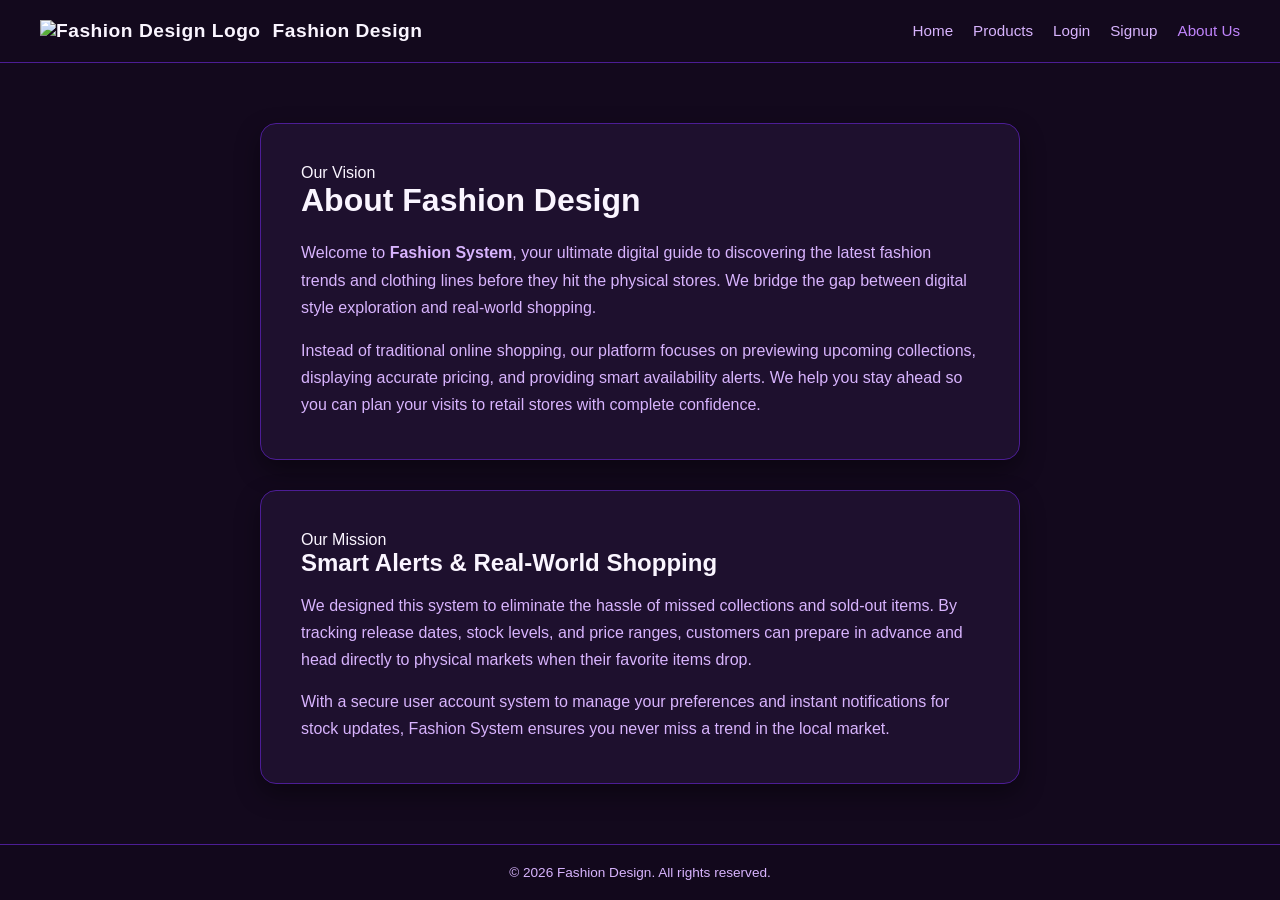
==== AboutUs.html @ aca835a8 "Update AboutUs content and integrate signup navigation" ====
<!DOCTYPE html>
<html lang="en">
<head>
    <meta charset="UTF-8">
    <meta name="viewport" content="width=device-width, initial-scale=1.0">
    <title>About Us - Fashion System</title>
    <link rel="stylesheet" href="style.css">
</head>
<body>
    <!-- Header / Navigation -->
    <header>
        <a class="brand" href="home.html">
            <img src="logo.png" alt="Fashion Design Logo">
            <span>Fashion Design</span>
        </a>
        <nav>
            <ul>
                <li><a href="index.html">Home</a></li>
                <li><a href="products.html">Products</a></li>
                <li><a href="login.html">Login</a></li>
                <li><a href="Signup.html">Signup</a></li>
                <li><a href="AboutUs.html" class="active">About Us</a></li>
            </ul>
        </nav>
    </header>


<!-- Main Content -->
<main class="form-page reveal" style="max-width: 800px; margin: 0 auto; flex-direction: column; align-items: stretch;">
    <div class="glass-card" style="max-width: 100%; padding: 40px; margin-bottom: 30px;">
        <span class="eyebrow">Our Vision</span>
        <h1 style="margin-bottom: 20px;">About Fashion Design</h1>
        <p style="color: var(--text-muted); line-height: 1.7; margin-bottom: 16px;">
            Welcome to <strong>Fashion System</strong>, your ultimate digital guide to discovering the latest fashion trends and clothing lines before they hit the physical stores. We bridge the gap between digital style exploration and real-world shopping.
        </p>
        <p style="color: var(--text-muted); line-height: 1.7;">
            Instead of traditional online shopping, our platform focuses on previewing upcoming collections, displaying accurate pricing, and providing smart availability alerts. We help you stay ahead so you can plan your visits to retail stores with complete confidence.
        </p>
    </div>

    <div class="glass-card" style="max-width: 100%; padding: 40px;">
        <span class="eyebrow">Our Mission</span>
        <h2 style="font-size: 1.5rem; margin-bottom: 15px; color: var(--text-main);">Smart Alerts & Real-World Shopping</h2>
        <p style="color: var(--text-muted); line-height: 1.7; margin-bottom: 15px;">
            We designed this system to eliminate the hassle of missed collections and sold-out items. By tracking release dates, stock levels, and price ranges, customers can prepare in advance and head directly to physical markets when their favorite items drop.
        </p>
        <p style="color: var(--text-muted); line-height: 1.7;">
            With a secure user account system to manage your preferences and instant notifications for stock updates, Fashion System ensures you never miss a trend in the local market.
        </p>
    </div>
</main>

<!-- Footer -->
<footer>
    <p>&copy; 2026 Fashion Design. All rights reserved.</p>
</footer>
---- style.css ----
:root {
--bg-dark: #13091d;
--card-bg: rgba(35, 19, 53, 0.75);
--primary-purple: #9333ea;
--hover-purple: #7e22ce;
--light-purple: #c084fc;
--text-main: #faf5ff;
--text-muted: #d8b4fe;
--border-color: #4c1d95;
}
*{
box-sizing: border-box;
margin: 0;
padding: 0;
font-family: 'Segoe UI', Tahoma, Geneva, Verdana, sans-serif;
}
body {
background-color: var(--bg-dark);
color: var(--text-main);
min-height: 100vh;
display: flex;
flex-direction: column;
justify-content: space-between;
}
header {
display: flex;
justify-content: space-between;
align-items: center;
padding: 20px 40px;
background-color: rgba(19, 9, 29, 0.9);
border-bottom: 1px solid var(--border-color);
}
.brand {
display: flex;
align-items: center;
gap: 12px;
text-decoration: none;
color: var(--text-main);
font-weight: 800;
font-size: 1.2rem;
letter-spacing: 0.5px;
}
nav ul {
display: flex;
list-style: none;
gap: 20px;
}
nav ul li a {
text-decoration: none;
color: var(--text-muted);
transition: color 0.3s ease;
font-size: 0.95rem;
}
nav ul li a:hover,
nav ul li a.active,
nav ul li a.customer-account-link {
color: var(--light-purple);
}
.form-page {
display: flex;
justify-content: center;
align-items: center;
flex: 1;
padding: 40px 20px;
width: 100%;
}
.reveal {
animation: fadeInUp 0.8s ease forwards;
}
@keyframes fadeInUp {
from {
opacity: 0;
transform: translateY(20px);
}
to {
opacity: 1;
transform: translateY(0);
}
}
.glass-card {
background: var(--card-bg);
backdrop-filter: blur(12px);
-webkit-backdrop-filter: blur(12px);
border: 1px solid var(--border-color);
border-radius: 16px;
padding: 40px;
width: 100%;
max-width: 420px;
box-shadow: 0 10px 25px rgba(0, 0, 0, 0.4);
}
.pretty-form {
display: flex;
flex-direction: column;
}
.pretty-form .eyebrow {
font-size: 0.85rem;
color: var(--light-purple);
text-transform: uppercase;
letter-spacing: 1px;
margin-bottom: 8px;
font-weight: 600;
}
.pretty-form h1 {
font-size: 1.8rem;
margin-bottom: 24px;
color: var(--text-main);
}
.pretty-form label {
display: block;
font-size: 0.9rem;
color: var(--text-muted);
margin-bottom: 8px;
}
.pretty-form input {
width: 100%;
padding: 12px 16px;
background-color: rgba(19, 9, 29, 0.6);
border: 1px solid var(--border-color);
border-radius: 8px;
color: var(--text-main);
font-size: 1rem;
margin-bottom: 20px;
outline: none;
transition: border-color 0.3s ease;
}
.pretty-form input:focus {
border-color: var(--light-purple);
}
.full-btn {
width: 100%;
padding: 12px;
border-radius: 8px;
font-size: 1rem;
font-weight: 600;
cursor: pointer;
border: none;
transition: background 0.3s ease, transform 0.1s ease, color 0.3s ease;
margin-bottom: 12px;
}
.primary-btn {
background-color: var(--primary-purple);
color: white;
}
.primary-btn:hover {
background-color: var(--hover-purple);
transform: translateY(-2px);
}
.secondary-btn {
background-color: transparent;
color: var(--text-muted);
border: 1px solid var(--border-color);
}
.secondary-btn:hover {
background-color: rgba(192, 132, 252, 0.1);
color: var(--text-main);
transform: translateY(-2px);
}
.status-message {
margin-top: 10px;
text-align: center;
font-size: 0.9rem;
}
footer {
text-align: center;
padding: 20px;
color: var(--text-muted);
font-size: 0.85rem;
border-top: 1px solid var(--border-color);
background-color: rgba(19, 9, 29, 0.5);
}
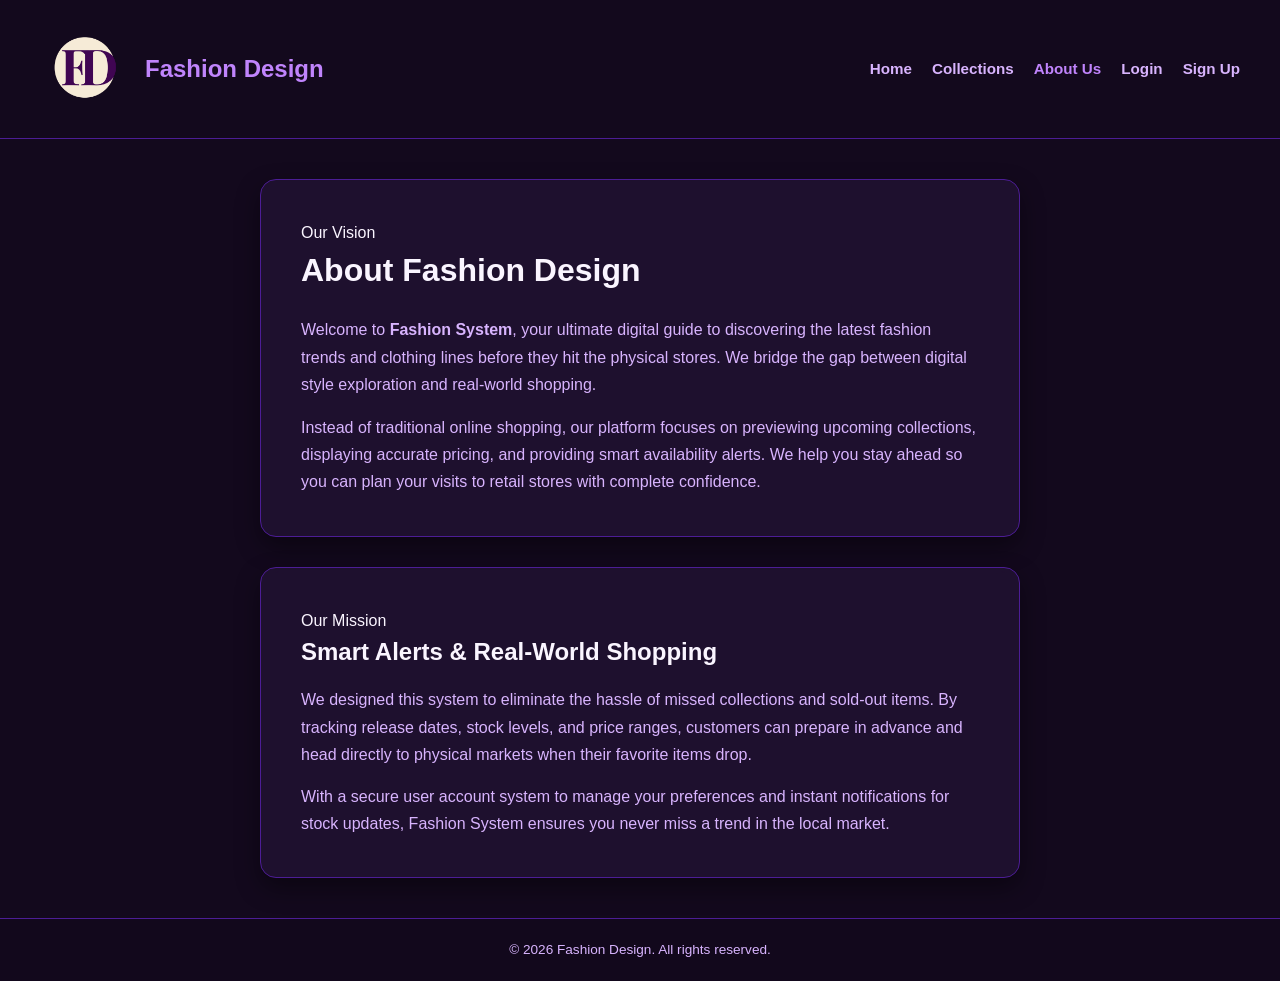
==== commit 801ff683: "Merge CSS styles, complete collection page, and add wishlist functionality" ====
--- a/AboutUs.html
+++ b/AboutUs.html
@@ -1,10 +1,3 @@
-
-
-
-
-
-
-
 
 
 <!DOCTYPE html>
@@ -13,24 +6,27 @@
     <meta charset="UTF-8">
     <meta name="viewport" content="width=device-width, initial-scale=1.0">
     <title>About Us - Fashion System</title>
-    <link rel="stylesheet" href="style.css">
+    <link rel="stylesheet" href="css/style.css">
 </head>
 <body>
     <!-- Header / Navigation -->
     <header>
-        <a class="brand" href="home.html">
-            <img src="logo.png" alt="Fashion Design Logo">
-            <span>Fashion Design</span>
-        </a>
+        <div class="logo-container">
+            <a href="index.html">
+                <img src="FD-Logo.png" alt="FD Logo" class="logo">
+            </a>
+            <span class="brand-name">Fashion Design</span>
+        </div>
         <nav>
-            <ul>
-                <li><a href="index.html">Home</a></li>
-                <li><a href="products.html">Products</a></li>
-                <li><a href="login.html">Login</a></li>
-                <li><a href="Signup.html">Signup</a></li>
-                <li><a href="AboutUs.html" class="active">About Us</a></li>
-            </ul>
-        </nav>
+    <ul class="nav-links">
+        <li><a href="index.html">Home</a></li>
+        <li><a href="collection.html">Collections</a></li>
+        
+        <li><a href="AboutUs.html" class="active">About Us</a></li>
+        <li><a href="login.html">Login</a></li>
+        <li><a href="Signup.html">Sign Up</a></li>
+    </ul>
+</nav>
     </header>
 
 
--- a/css/style.css
+++ b/css/style.css
@@ -0,0 +1,522 @@
+/* =========================================================
+   1. ROOT VARIABLES (Merged Theme Palette)
+   ========================================================= */
+:root {
+    /* Partner's Main Theme Colors */
+    --bg-dark: #13091d;
+    --card-bg: rgba(35, 19, 53, 0.75);
+    --primary-purple: #9333ea;
+    --hover-purple: #7e22ce;
+    --light-purple: #c084fc;
+    --text-main: #faf5ff;
+    --text-muted: #d8b4fe;
+    --border-color: #4c1d95;
+    
+    /* Jood's Specific Colors for Home Page Sections */
+    --bg-darker-jood: #150d1e;    
+    --bg-purple-jood: #2a1645;    
+    --accent-purple-jood: #9b4dff; 
+}
+
+/* =========================================================
+   2. GLOBAL RESET & BODY CONFIGURATION
+   ========================================================= */
+* {
+    box-sizing: border-box;
+    margin: 0;
+    padding: 0;
+    font-family: 'Segoe UI', Tahoma, Geneva, Verdana, sans-serif;
+}
+
+/* Flexbox is used to keep the footer at the bottom of the page */
+body {
+    background-color: var(--bg-dark);
+    color: var(--text-main);
+    min-height: 100vh;
+    display: flex;
+    flex-direction: column;
+    justify-content: space-between;
+    line-height: 1.6;
+}
+
+main {
+    flex: 1; /* Ensures main content takes up available vertical space */
+}
+
+/* =========================================================
+   3. UNIFIED HEADER & NAVIGATION STYLES
+   ========================================================= */
+.announcement-bar {
+    background-color: var(--bg-purple-jood);
+    text-align: center;
+    padding: 10px;
+    font-size: 0.9rem;
+    font-weight: bold;
+    border-bottom: 1px solid var(--accent-purple-jood);
+}
+
+/* Add spacing for page titles in internal pages */
+.products-page {
+    padding: 40px 50px;
+}
+
+.products-page .page-title {
+    margin-bottom: 30px;
+    font-size: 2.2rem;
+    color: var(--light-purple);
+}
+
+header {
+    display: flex;
+    justify-content: space-between;
+    align-items: center;
+    padding: 20px 40px;
+    background-color: rgba(19, 9, 29, 0.9);
+    border-bottom: 1px solid var(--border-color);
+}
+
+.logo-container {
+    display: flex;
+    align-items: center;
+    gap: 15px;
+}
+
+.logo {
+    height: 90px;
+    width: 90px;
+    object-fit: contain;
+    border-radius: 50%;
+}
+
+
+.brand-name {
+    font-size: 1.5rem;
+    font-weight: bold;
+    color: var(--light-purple);
+}
+
+/* Unified navigation styles supporting both HTML structures */
+nav ul, nav .nav-links {
+    display: flex;
+    list-style: none;
+    gap: 20px;
+}
+
+nav ul li a, nav .nav-links li a {
+    text-decoration: none;
+    color: var(--text-muted);
+    transition: color 0.3s ease;
+    font-size: 0.95rem;
+    font-weight: bold;
+}
+
+nav ul li a:hover,
+nav ul li a.active,
+nav ul li a.customer-account-link,
+nav .nav-links li a:hover,
+nav .nav-links li a.active {
+    color: var(--light-purple);
+}
+
+/* =========================================================
+   4. UNIFIED FOOTER STYLES
+   ========================================================= */
+footer {
+    text-align: center;
+    padding: 20px;
+    color: var(--text-muted);
+    font-size: 0.85rem;
+    border-top: 1px solid var(--border-color);
+    background-color: rgba(19, 9, 29, 0.5);
+    margin-top: auto;
+}
+
+/* =========================================================
+   5. HOME PAGE SECTIONS (Coded by Jood)
+   ========================================================= */
+
+/* Button Styles */
+.btn, .btn-white {
+    display: inline-block;
+    padding: 12px 25px;
+    text-decoration: none;
+    border-radius: 5px;
+    font-weight: bold;
+    transition: opacity 0.3s ease;
+    border: none;
+    cursor: pointer;
+}
+
+.btn {
+    background-color: var(--accent-purple-jood);
+    color: #fff;
+}
+
+.btn-white {
+    background-color: #fff;
+    color: var(--accent-purple-jood);
+}
+
+.btn:hover, .btn-white:hover {
+    opacity: 0.8;
+}
+
+/* Hero Section Styles */
+.hero {
+    text-align: center;
+    padding: 80px 20px;
+    background-color: transparent;
+}
+
+.hero h1 {
+    font-size: 3rem;
+    color: var(--light-purple);
+    margin-bottom: 20px;
+}
+
+.hero p {
+    font-size: 1.2rem;
+    color: var(--text-muted);
+    max-width: 600px;
+    margin: 0 auto 30px auto;
+}
+
+/* Vision Section Styles */
+.vision {
+    background-color: var(--bg-darker-jood);
+    text-align: center;
+    padding: 60px 20px;
+}
+
+.vision h2 {
+    color: var(--light-purple);
+    margin-bottom: 15px;
+    font-size: 2rem;
+}
+
+.vision p {
+    max-width: 700px;
+    margin: 0 auto;
+    color: var(--text-muted);
+}
+
+/* Image Button for About Us (Vision Section) */
+.about-img-link {
+    display: inline-block;
+    margin-top: 25px;
+    transition: transform 0.3s ease, opacity 0.3s ease;
+}
+
+/* Hover effect to make it feel interactive */
+.about-img-link:hover {
+    transform: translateY(-3px);
+    opacity: 0.9;
+}
+
+/* Restricting the image size and adding subtle details */
+.about-btn-img {
+    max-width: 220px; 
+    height: auto;
+    border-radius: 8px;
+    box-shadow: 0 4px 10px rgba(0, 0, 0, 0.2);
+}
+
+/* Newsletter Section Styles */
+.newsletter {
+    background-color: var(--primary-purple);
+    text-align: center;
+    padding: 60px 20px;
+    color: #fff;
+}
+
+.newsletter h2 {
+    font-size: 2rem;
+    margin-bottom: 15px;
+}
+
+.newsletter p {
+    max-width: 600px;
+    margin: 0 auto 25px auto;
+}
+
+/* Featured Highlights & Product Grid (Jood's Custom Cards) */
+.featured-highlights {
+    padding: 60px 50px;
+    background-color: transparent;
+    text-align: center;
+}
+
+.featured-highlights h2 {
+    color: var(--light-purple);
+    font-size: 2.2rem;
+    margin-bottom: 40px;
+}
+
+.product-grid {
+    display: flex;
+    justify-content: center;
+    gap: 30px;
+    flex-wrap: wrap;
+}
+
+/* Unique class name to prevent conflicts with Safia's code */
+.jood-product-card {
+    background-color: var(--card-bg);
+    border-radius: 10px;
+    padding: 15px;
+    width: 280px;
+    box-shadow: 0 4px 10px rgba(0,0,0,0.3);
+    border: 1px solid var(--border-color);
+}
+
+/* Hover Effect Implementation for Product Images */
+.image-container {
+    position: relative;
+    width: 100%;
+    height: 300px;
+    background-color: #4a2a75;
+    border-radius: 8px;
+    overflow: hidden;
+    margin-bottom: 15px;
+    cursor: pointer;
+}
+
+.badge {
+    position: absolute;
+    top: 10px;
+    right: 10px;
+    background-color: var(--primary-purple);
+    color: #fff;
+    padding: 4px 8px;
+    font-size: 0.8rem;
+    border-radius: 4px;
+    font-weight: bold;
+    z-index: 2;
+}
+
+.image-container img {
+    width: 100%;
+    height: 100%;
+    object-fit: cover;
+    position: absolute;
+    top: 0;
+    left: 0;
+    transition: opacity 0.4s ease-in-out;
+}
+
+/* Hide secondary image by default */
+.image-container .secondary-img {
+    opacity: 0;
+}
+
+/* Show secondary image and hide primary on hover */
+.image-container:hover .secondary-img {
+    opacity: 1;
+}
+
+.image-container:hover .primary-img {
+    opacity: 0;
+}
+
+.product-info h3 {
+    font-size: 1.1rem;
+    margin-bottom: 5px;
+    color: var(--text-main);
+}
+
+.product-info .price {
+    color: var(--light-purple);
+    font-weight: bold;
+}
+
+/* =========================================================
+   Wishlist Button Styling
+   ========================================================= */
+.wishlist-btn {
+    margin-top: 12px;
+    padding: 8px 15px;
+    background-color: transparent;
+    color: var(--text-main);
+    border: 1px solid var(--light-purple);
+    border-radius: 5px;
+    cursor: pointer;
+    font-size: 0.9rem;
+    font-weight: bold;
+    width: 100%; /* Ensures the button takes the full width of the card */
+    transition: all 0.3s ease;
+}
+
+/* Hover effect for better user experience */
+.wishlist-btn:hover {
+    background-color: rgba(192, 132, 252, 0.15);
+    transform: translateY(-2px);
+}
+
+.explore-more {
+    margin-top: 40px;
+}
+
+/* Schedule Table Styles */
+.schedule-section {
+    background-color: var(--bg-darker-jood);
+    padding: 60px 20px;
+    text-align: center;
+}
+
+.schedule-section h2 {
+    color: var(--light-purple);
+    margin-bottom: 30px;
+    font-size: 1.8rem;
+}
+
+.schedule-table {
+    margin: 0 auto;
+    border-collapse: collapse;
+    width: 100%;
+    max-width: 600px;
+    background-color: var(--bg-dark);
+}
+
+.schedule-table th, 
+.schedule-table td {
+    padding: 15px;
+    border: 1px solid var(--border-color);
+}
+
+.schedule-table th {
+    background-color: var(--primary-purple);
+    color: #fff;
+}
+
+.schedule-table td {
+    color: var(--text-muted);
+}
+
+/* =========================================================
+   6. LOGIN & SIGN UP PAGES (Coded by Safia)
+   ========================================================= */
+
+/* Center the form in the middle of the available space */
+.form-page {
+    display: flex;
+    justify-content: center;
+    align-items: center;
+    flex: 1;
+    padding: 40px 20px;
+    width: 100%;
+}
+
+/* Fade-in animation for the form */
+.reveal {
+    animation: fadeInUp 0.8s ease forwards;
+}
+
+@keyframes fadeInUp {
+    from {
+        opacity: 0;
+        transform: translateY(20px);
+    }
+    to {
+        opacity: 1;
+        transform: translateY(0);
+    }
+}
+
+/* Glassmorphism effect for the form container */
+.glass-card {
+    background: var(--card-bg);
+    backdrop-filter: blur(12px);
+    -webkit-backdrop-filter: blur(12px);
+    border: 1px solid var(--border-color);
+    border-radius: 16px;
+    padding: 40px;
+    width: 100%;
+    max-width: 420px;
+    box-shadow: 0 10px 25px rgba(0, 0, 0, 0.4);
+}
+
+.pretty-form {
+    display: flex;
+    flex-direction: column;
+}
+
+.pretty-form .eyebrow {
+    font-size: 0.85rem;
+    color: var(--light-purple);
+    text-transform: uppercase;
+    letter-spacing: 1px;
+    margin-bottom: 8px;
+    font-weight: 600;
+}
+
+.pretty-form h1 {
+    font-size: 1.8rem;
+    margin-bottom: 24px;
+    color: var(--text-main);
+}
+
+.pretty-form label {
+    display: block;
+    font-size: 0.9rem;
+    color: var(--text-muted);
+    margin-bottom: 8px;
+}
+
+/* Form input fields styling */
+.pretty-form input {
+    width: 100%;
+    padding: 12px 16px;
+    background-color: rgba(19, 9, 29, 0.6);
+    border: 1px solid var(--border-color);
+    border-radius: 8px;
+    color: var(--text-main);
+    font-size: 1rem;
+    margin-bottom: 20px;
+    outline: none;
+    transition: border-color 0.3s ease;
+}
+
+.pretty-form input:focus {
+    border-color: var(--light-purple);
+}
+
+/* Full width button styles for forms */
+.full-btn {
+    width: 100%;
+    padding: 12px;
+    border-radius: 8px;
+    font-size: 1rem;
+    font-weight: 600;
+    cursor: pointer;
+    border: none;
+    transition: background 0.3s ease, transform 0.1s ease, color 0.3s ease;
+    margin-bottom: 12px;
+}
+
+.primary-btn {
+    background-color: var(--primary-purple);
+    color: white;
+}
+
+.primary-btn:hover {
+    background-color: var(--hover-purple);
+    transform: translateY(-2px);
+}
+
+.secondary-btn {
+    background-color: transparent;
+    color: var(--text-muted);
+    border: 1px solid var(--border-color);
+}
+
+.secondary-btn:hover {
+    background-color: rgba(192, 132, 252, 0.1);
+    color: var(--text-main);
+    transform: translateY(-2px);
+}
+
+.status-message {
+    margin-top: 10px;
+    text-align: center;
+    font-size: 0.9rem;
+}
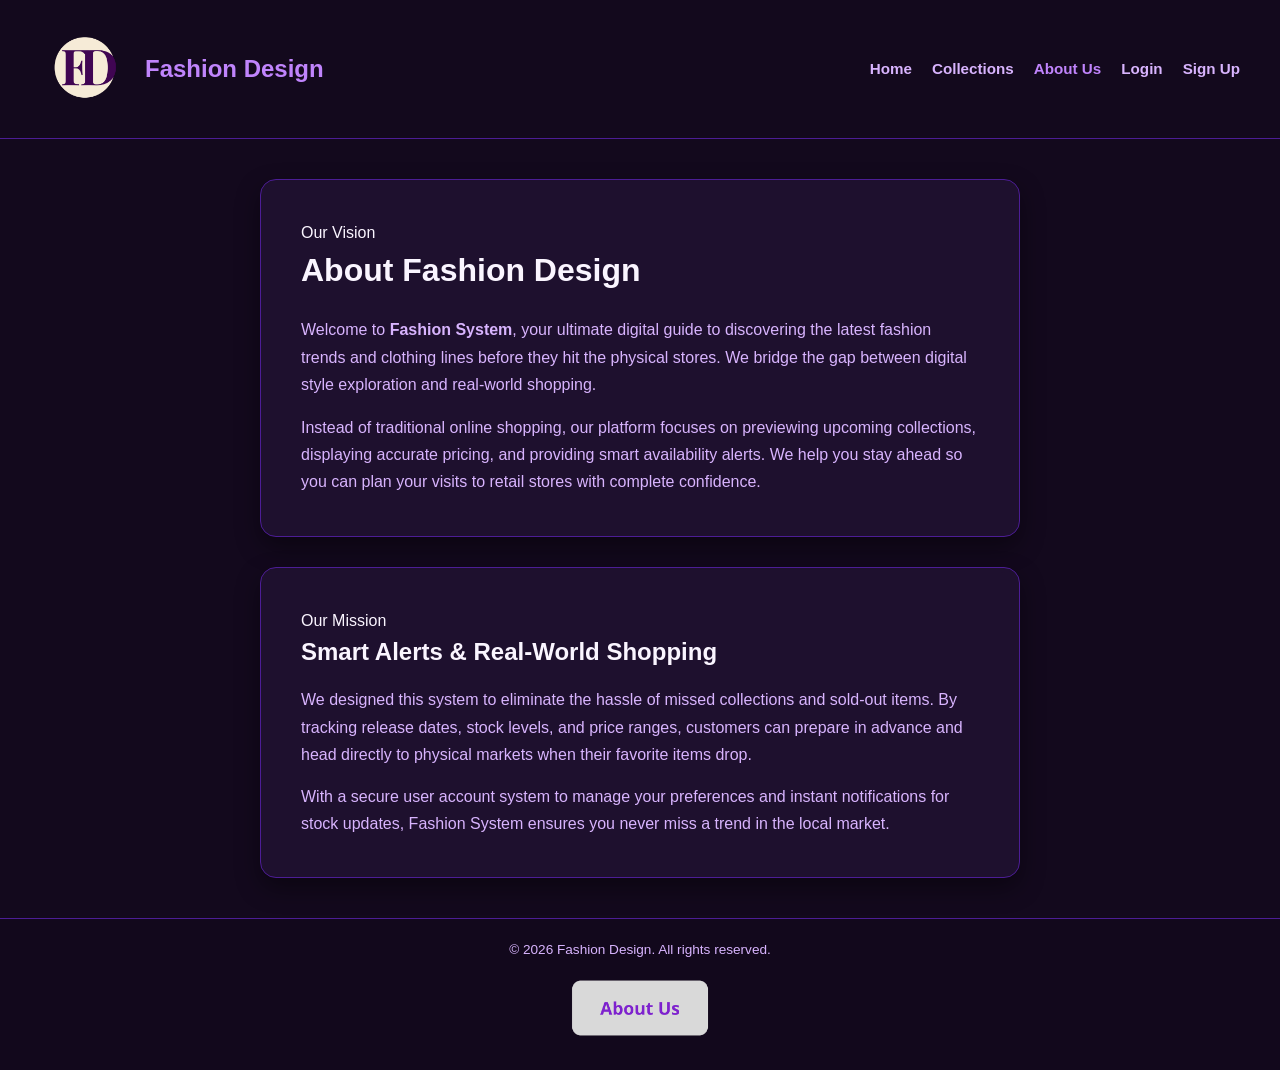
==== commit d3ebf4e7: "Finalize all assignment requirements" ====
--- a/AboutUs.html
+++ b/AboutUs.html
@@ -11,12 +11,12 @@
 <body>
     <!-- Header / Navigation -->
     <header>
-        <div class="logo-container">
+        <article class="logo-container">
             <a href="index.html">
                 <img src="FD-Logo.png" alt="FD Logo" class="logo">
             </a>
             <span class="brand-name">Fashion Design</span>
-        </div>
+        </article>
         <nav>
     <ul class="nav-links">
         <li><a href="index.html">Home</a></li>
@@ -24,7 +24,7 @@
         
         <li><a href="AboutUs.html" class="active">About Us</a></li>
         <li><a href="login.html">Login</a></li>
-        <li><a href="Signup.html">Sign Up</a></li>
+        <li><a href="signup.html">Sign Up</a></li>
     </ul>
 </nav>
     </header>
@@ -56,6 +56,12 @@
 </main>
 
 <!-- Footer -->
-<footer>
-    <p>&copy; 2026 Fashion Design. All rights reserved.</p>
-</footer>+<!-- Footer Section with About Us Image Link -->
+ <footer>
+     <p>&copy; 2026 Fashion Design. All rights reserved.</p>
+     <a href="AboutUs.html" class="about-img-link footer-about-link">
+         <img src="AboutUsPage.png" alt="Go to About Us Page" class="footer-about-img">
+     </a>
+ </footer>
+
+ <script src="js/script.js"></script>
--- a/css/style.css
+++ b/css/style.css
@@ -519,4 +519,27 @@
     margin-top: 10px;
     text-align: center;
     font-size: 0.9rem;
+}
+
+/* Header layering and form link visibility */
+header {
+    position: relative;
+    z-index: 10;
+}
+
+.switch-form-text a {
+    color: var(--light-purple);
+    font-weight: bold;
+    text-decoration: underline;
+}
+
+/* Compact styling for the About Us image button inside the footer */
+.footer-about-link {
+    margin-top: 12px;
+}
+
+.footer-about-img {
+    max-width: 140px;
+    height: auto;
+    border-radius: 6px;
 }
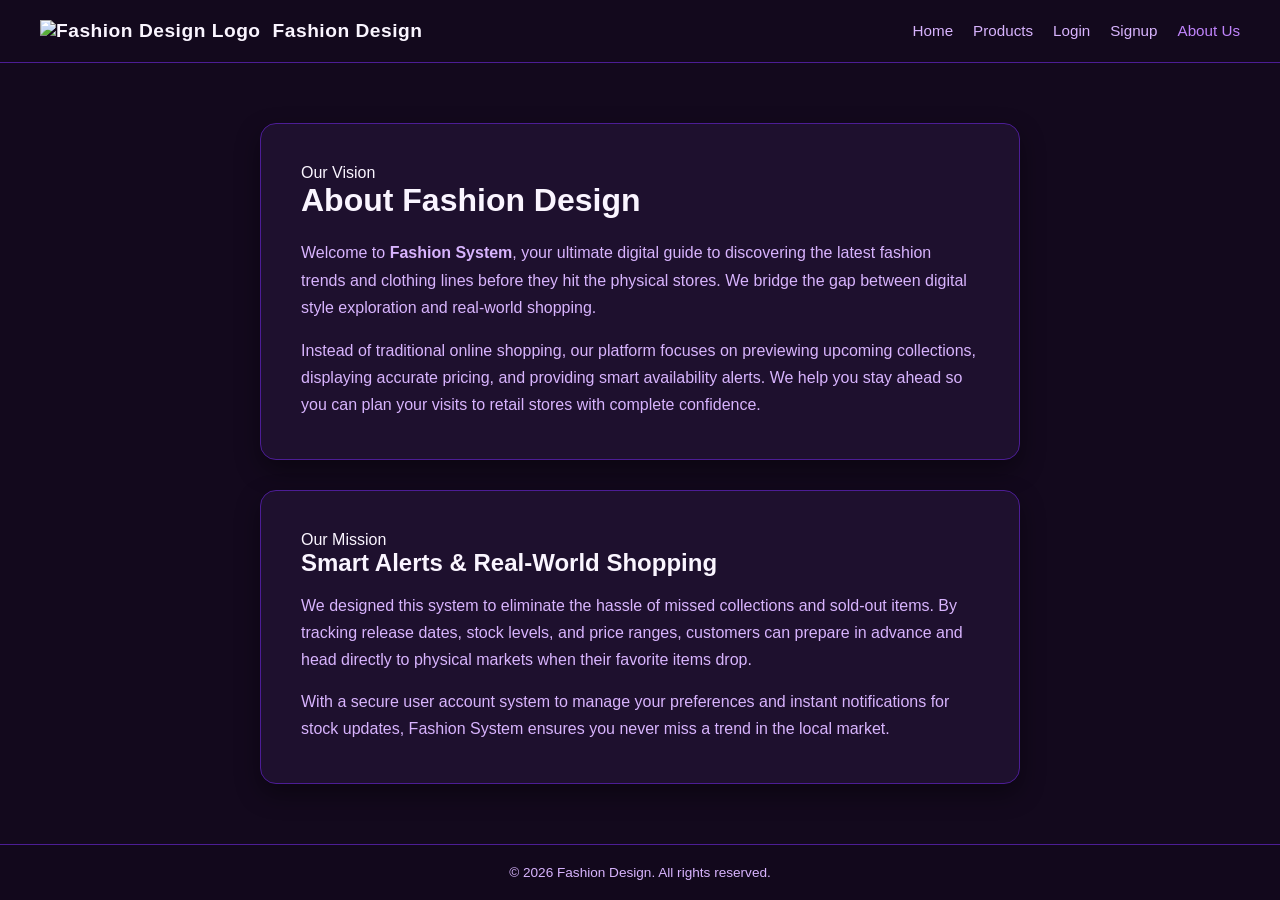
==== commit c12f4f3a: "Add files via upload" ====
--- a/AboutUs.html
+++ b/AboutUs.html
@@ -1,67 +1,65 @@
-
-
-<!DOCTYPE html>
-<html lang="en">
-<head>
-    <meta charset="UTF-8">
-    <meta name="viewport" content="width=device-width, initial-scale=1.0">
-    <title>About Us - Fashion System</title>
-    <link rel="stylesheet" href="css/style.css">
-</head>
-<body>
-    <!-- Header / Navigation -->
-    <header>
-        <article class="logo-container">
-            <a href="index.html">
-                <img src="FD-Logo.png" alt="FD Logo" class="logo">
-            </a>
-            <span class="brand-name">Fashion Design</span>
-        </article>
-        <nav>
-    <ul class="nav-links">
-        <li><a href="index.html">Home</a></li>
-        <li><a href="collection.html">Collections</a></li>
-        
-        <li><a href="AboutUs.html" class="active">About Us</a></li>
-        <li><a href="login.html">Login</a></li>
-        <li><a href="signup.html">Sign Up</a></li>
-    </ul>
-</nav>
-    </header>
-
-
-<!-- Main Content -->
-<main class="form-page reveal" style="max-width: 800px; margin: 0 auto; flex-direction: column; align-items: stretch;">
-    <div class="glass-card" style="max-width: 100%; padding: 40px; margin-bottom: 30px;">
-        <span class="eyebrow">Our Vision</span>
-        <h1 style="margin-bottom: 20px;">About Fashion Design</h1>
-        <p style="color: var(--text-muted); line-height: 1.7; margin-bottom: 16px;">
-            Welcome to <strong>Fashion System</strong>, your ultimate digital guide to discovering the latest fashion trends and clothing lines before they hit the physical stores. We bridge the gap between digital style exploration and real-world shopping.
-        </p>
-        <p style="color: var(--text-muted); line-height: 1.7;">
-            Instead of traditional online shopping, our platform focuses on previewing upcoming collections, displaying accurate pricing, and providing smart availability alerts. We help you stay ahead so you can plan your visits to retail stores with complete confidence.
-        </p>
-    </div>
-
-    <div class="glass-card" style="max-width: 100%; padding: 40px;">
-        <span class="eyebrow">Our Mission</span>
-        <h2 style="font-size: 1.5rem; margin-bottom: 15px; color: var(--text-main);">Smart Alerts & Real-World Shopping</h2>
-        <p style="color: var(--text-muted); line-height: 1.7; margin-bottom: 15px;">
-            We designed this system to eliminate the hassle of missed collections and sold-out items. By tracking release dates, stock levels, and price ranges, customers can prepare in advance and head directly to physical markets when their favorite items drop.
-        </p>
-        <p style="color: var(--text-muted); line-height: 1.7;">
-            With a secure user account system to manage your preferences and instant notifications for stock updates, Fashion System ensures you never miss a trend in the local market.
-        </p>
-    </div>
-</main>
-
-<!-- Footer -->
-<!-- Footer Section with About Us Image Link -->
- <footer>
-     <p>&copy; 2026 Fashion Design. All rights reserved.</p>
-     <a href="AboutUs.html" class="about-img-link footer-about-link">
-         <img src="AboutUsPage.png" alt="Go to About Us Page" class="footer-about-img">
-     </a>
- </footer>
-
- <script src="js/script.js"></script>+
+
+
+
+
+
+
+
+
+<!DOCTYPE html>
+<html lang="en">
+<head>
+    <meta charset="UTF-8">
+    <meta name="viewport" content="width=device-width, initial-scale=1.0">
+    <title>About Us - Fashion System</title>
+    <link rel="stylesheet" href="style.css">
+</head>
+<body>
+    <!-- Header / Navigation -->
+    <header>
+        <a class="brand" href="index.html">
+            <img src="logo.png" alt="Fashion Design Logo">
+            <span>Fashion Design</span>
+        </a>
+        <nav>
+            <ul>
+                <li><a href="index.html">Home</a></li>
+                <li><a href="products.html">Products</a></li>
+                <li><a href="login.html">Login</a></li>
+                <li><a href="Signup.html">Signup</a></li>
+                <li><a href="AboutUs.html" class="active">About Us</a></li>
+            </ul>
+        </nav>
+    </header>
+
+
+<!-- Main Content -->
+<main class="form-page reveal" style="max-width: 800px; margin: 0 auto; flex-direction: column; align-items: stretch;">
+    <div class="glass-card" style="max-width: 100%; padding: 40px; margin-bottom: 30px;">
+        <span class="eyebrow">Our Vision</span>
+        <h1 style="margin-bottom: 20px;">About Fashion Design</h1>
+        <p style="color: var(--text-muted); line-height: 1.7; margin-bottom: 16px;">
+            Welcome to <strong>Fashion System</strong>, your ultimate digital guide to discovering the latest fashion trends and clothing lines before they hit the physical stores. We bridge the gap between digital style exploration and real-world shopping.
+        </p>
+        <p style="color: var(--text-muted); line-height: 1.7;">
+            Instead of traditional online shopping, our platform focuses on previewing upcoming collections, displaying accurate pricing, and providing smart availability alerts. We help you stay ahead so you can plan your visits to retail stores with complete confidence.
+        </p>
+    </div>
+
+    <div class="glass-card" style="max-width: 100%; padding: 40px;">
+        <span class="eyebrow">Our Mission</span>
+        <h2 style="font-size: 1.5rem; margin-bottom: 15px; color: var(--text-main);">Smart Alerts & Real-World Shopping</h2>
+        <p style="color: var(--text-muted); line-height: 1.7; margin-bottom: 15px;">
+            We designed this system to eliminate the hassle of missed collections and sold-out items. By tracking release dates, stock levels, and price ranges, customers can prepare in advance and head directly to physical markets when their favorite items drop.
+        </p>
+        <p style="color: var(--text-muted); line-height: 1.7;">
+            With a secure user account system to manage your preferences and instant notifications for stock updates, Fashion System ensures you never miss a trend in the local market.
+        </p>
+    </div>
+</main>
+
+<!-- Footer -->
+<footer>
+    <p>&copy; 2026 Fashion Design. All rights reserved.</p>
+</footer>
--- a/style.css
+++ b/style.css
@@ -0,0 +1,170 @@
+:root {
+--bg-dark: #13091d;
+--card-bg: rgba(35, 19, 53, 0.75);
+--primary-purple: #9333ea;
+--hover-purple: #7e22ce;
+--light-purple: #c084fc;
+--text-main: #faf5ff;
+--text-muted: #d8b4fe;
+--border-color: #4c1d95;
+}
+*{
+box-sizing: border-box;
+margin: 0;
+padding: 0;
+font-family: 'Segoe UI', Tahoma, Geneva, Verdana, sans-serif;
+}
+body {
+background-color: var(--bg-dark);
+color: var(--text-main);
+min-height: 100vh;
+display: flex;
+flex-direction: column;
+justify-content: space-between;
+}
+header {
+display: flex;
+justify-content: space-between;
+align-items: center;
+padding: 20px 40px;
+background-color: rgba(19, 9, 29, 0.9);
+border-bottom: 1px solid var(--border-color);
+}
+.brand {
+display: flex;
+align-items: center;
+gap: 12px;
+text-decoration: none;
+color: var(--text-main);
+font-weight: 800;
+font-size: 1.2rem;
+letter-spacing: 0.5px;
+}
+nav ul {
+display: flex;
+list-style: none;
+gap: 20px;
+}
+nav ul li a {
+text-decoration: none;
+color: var(--text-muted);
+transition: color 0.3s ease;
+font-size: 0.95rem;
+}
+nav ul li a:hover,
+nav ul li a.active,
+nav ul li a.customer-account-link {
+color: var(--light-purple);
+}
+.form-page {
+display: flex;
+justify-content: center;
+align-items: center;
+flex: 1;
+padding: 40px 20px;
+width: 100%;
+}
+.reveal {
+animation: fadeInUp 0.8s ease forwards;
+}
+@keyframes fadeInUp {
+from {
+opacity: 0;
+transform: translateY(20px);
+}
+to {
+opacity: 1;
+transform: translateY(0);
+}
+}
+.glass-card {
+background: var(--card-bg);
+backdrop-filter: blur(12px);
+-webkit-backdrop-filter: blur(12px);
+border: 1px solid var(--border-color);
+border-radius: 16px;
+padding: 40px;
+width: 100%;
+max-width: 420px;
+box-shadow: 0 10px 25px rgba(0, 0, 0, 0.4);
+}
+.pretty-form {
+display: flex;
+flex-direction: column;
+}
+.pretty-form .eyebrow {
+font-size: 0.85rem;
+color: var(--light-purple);
+text-transform: uppercase;
+letter-spacing: 1px;
+margin-bottom: 8px;
+font-weight: 600;
+}
+.pretty-form h1 {
+font-size: 1.8rem;
+margin-bottom: 24px;
+color: var(--text-main);
+}
+.pretty-form label {
+display: block;
+font-size: 0.9rem;
+color: var(--text-muted);
+margin-bottom: 8px;
+}
+.pretty-form input {
+width: 100%;
+padding: 12px 16px;
+background-color: rgba(19, 9, 29, 0.6);
+border: 1px solid var(--border-color);
+border-radius: 8px;
+color: var(--text-main);
+font-size: 1rem;
+margin-bottom: 20px;
+outline: none;
+transition: border-color 0.3s ease;
+}
+.pretty-form input:focus {
+border-color: var(--light-purple);
+}
+.full-btn {
+width: 100%;
+padding: 12px;
+border-radius: 8px;
+font-size: 1rem;
+font-weight: 600;
+cursor: pointer;
+border: none;
+transition: background 0.3s ease, transform 0.1s ease, color 0.3s ease;
+margin-bottom: 12px;
+}
+.primary-btn {
+background-color: var(--primary-purple);
+color: white;
+}
+.primary-btn:hover {
+background-color: var(--hover-purple);
+transform: translateY(-2px);
+}
+.secondary-btn {
+background-color: transparent;
+color: var(--text-muted);
+border: 1px solid var(--border-color);
+}
+.secondary-btn:hover {
+background-color: rgba(192, 132, 252, 0.1);
+color: var(--text-main);
+transform: translateY(-2px);
+}
+.status-message {
+margin-top: 10px;
+text-align: center;
+font-size: 0.9rem;
+}
+footer {
+text-align: center;
+padding: 20px;
+color: var(--text-muted);
+font-size: 0.85rem;
+border-top: 1px solid var(--border-color);
+background-color: rgba(19, 9, 29, 0.5);
+}
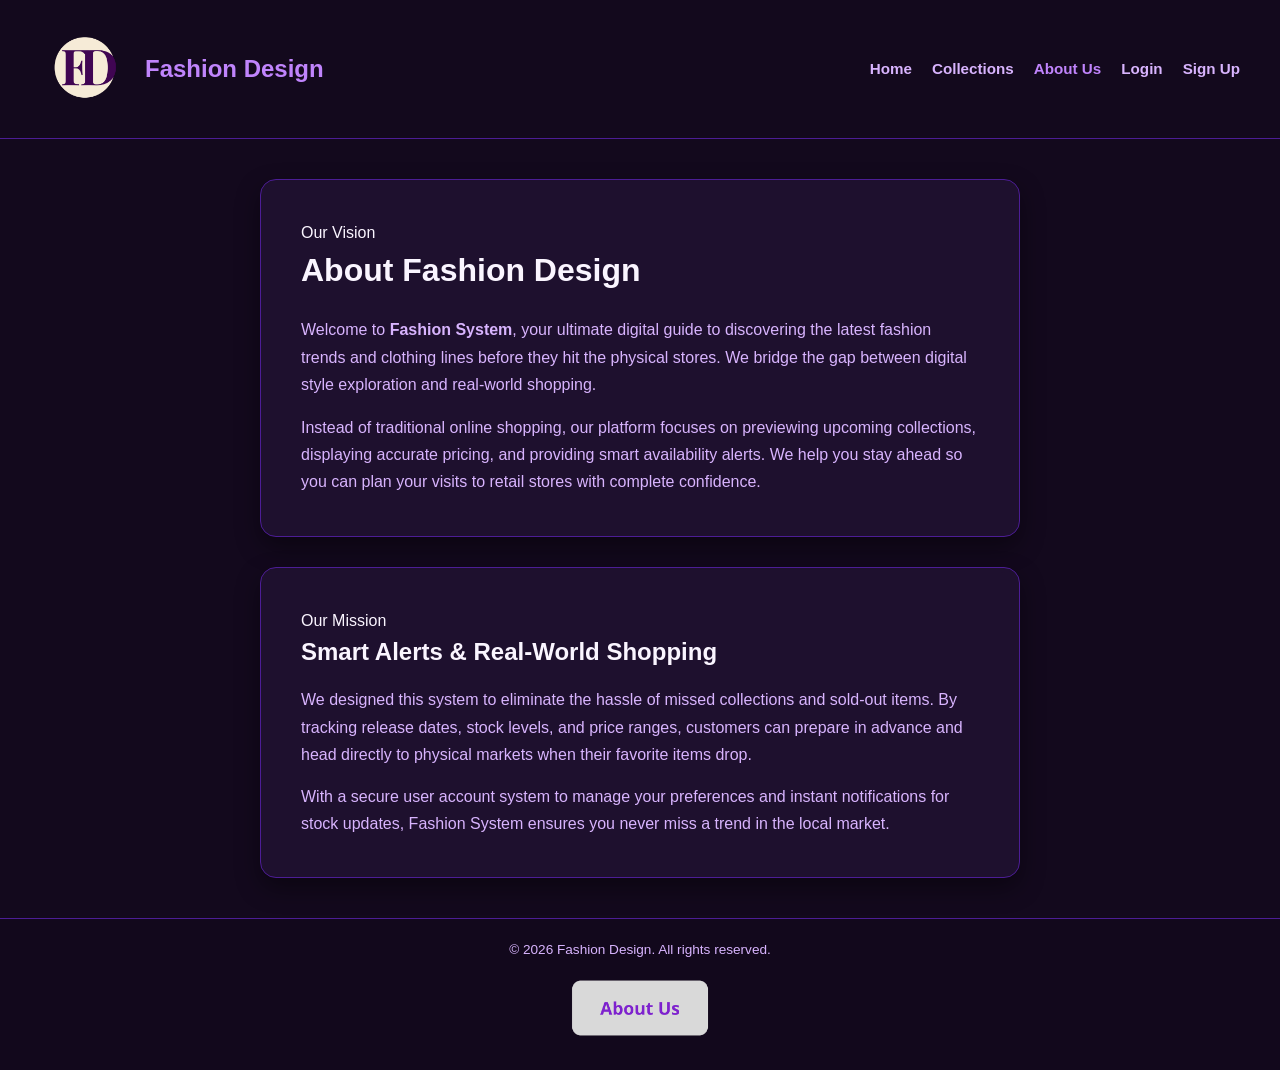
==== commit 1d9a9eaa: "Restore clean final version" ====
--- a/AboutUs.html
+++ b/AboutUs.html
@@ -1,65 +1,67 @@
-
-
-
-
-
-
-
-
-
-<!DOCTYPE html>
-<html lang="en">
-<head>
-    <meta charset="UTF-8">
-    <meta name="viewport" content="width=device-width, initial-scale=1.0">
-    <title>About Us - Fashion System</title>
-    <link rel="stylesheet" href="style.css">
-</head>
-<body>
-    <!-- Header / Navigation -->
-    <header>
-        <a class="brand" href="index.html">
-            <img src="logo.png" alt="Fashion Design Logo">
-            <span>Fashion Design</span>
-        </a>
-        <nav>
-            <ul>
-                <li><a href="index.html">Home</a></li>
-                <li><a href="products.html">Products</a></li>
-                <li><a href="login.html">Login</a></li>
-                <li><a href="Signup.html">Signup</a></li>
-                <li><a href="AboutUs.html" class="active">About Us</a></li>
-            </ul>
-        </nav>
-    </header>
-
-
-<!-- Main Content -->
-<main class="form-page reveal" style="max-width: 800px; margin: 0 auto; flex-direction: column; align-items: stretch;">
-    <div class="glass-card" style="max-width: 100%; padding: 40px; margin-bottom: 30px;">
-        <span class="eyebrow">Our Vision</span>
-        <h1 style="margin-bottom: 20px;">About Fashion Design</h1>
-        <p style="color: var(--text-muted); line-height: 1.7; margin-bottom: 16px;">
-            Welcome to <strong>Fashion System</strong>, your ultimate digital guide to discovering the latest fashion trends and clothing lines before they hit the physical stores. We bridge the gap between digital style exploration and real-world shopping.
-        </p>
-        <p style="color: var(--text-muted); line-height: 1.7;">
-            Instead of traditional online shopping, our platform focuses on previewing upcoming collections, displaying accurate pricing, and providing smart availability alerts. We help you stay ahead so you can plan your visits to retail stores with complete confidence.
-        </p>
-    </div>
-
-    <div class="glass-card" style="max-width: 100%; padding: 40px;">
-        <span class="eyebrow">Our Mission</span>
-        <h2 style="font-size: 1.5rem; margin-bottom: 15px; color: var(--text-main);">Smart Alerts & Real-World Shopping</h2>
-        <p style="color: var(--text-muted); line-height: 1.7; margin-bottom: 15px;">
-            We designed this system to eliminate the hassle of missed collections and sold-out items. By tracking release dates, stock levels, and price ranges, customers can prepare in advance and head directly to physical markets when their favorite items drop.
-        </p>
-        <p style="color: var(--text-muted); line-height: 1.7;">
-            With a secure user account system to manage your preferences and instant notifications for stock updates, Fashion System ensures you never miss a trend in the local market.
-        </p>
-    </div>
-</main>
-
-<!-- Footer -->
-<footer>
-    <p>&copy; 2026 Fashion Design. All rights reserved.</p>
-</footer>+
+
+<!DOCTYPE html>
+<html lang="en">
+<head>
+    <meta charset="UTF-8">
+    <meta name="viewport" content="width=device-width, initial-scale=1.0">
+    <title>About Us - Fashion System</title>
+    <link rel="stylesheet" href="css/style.css">
+</head>
+<body>
+    <!-- Header / Navigation -->
+    <header>
+        <article class="logo-container">
+            <a href="index.html">
+                <img src="FD-Logo.png" alt="FD Logo" class="logo">
+            </a>
+            <span class="brand-name">Fashion Design</span>
+        </article>
+        <nav>
+    <ul class="nav-links">
+        <li><a href="index.html">Home</a></li>
+        <li><a href="collection.html">Collections</a></li>
+        
+        <li><a href="AboutUs.html" class="active">About Us</a></li>
+        <li><a href="login.html">Login</a></li>
+        <li><a href="signup.html">Sign Up</a></li>
+    </ul>
+</nav>
+    </header>
+
+
+<!-- Main Content -->
+<main class="form-page reveal" style="max-width: 800px; margin: 0 auto; flex-direction: column; align-items: stretch;">
+    <div class="glass-card" style="max-width: 100%; padding: 40px; margin-bottom: 30px;">
+        <span class="eyebrow">Our Vision</span>
+        <h1 style="margin-bottom: 20px;">About Fashion Design</h1>
+        <p style="color: var(--text-muted); line-height: 1.7; margin-bottom: 16px;">
+            Welcome to <strong>Fashion System</strong>, your ultimate digital guide to discovering the latest fashion trends and clothing lines before they hit the physical stores. We bridge the gap between digital style exploration and real-world shopping.
+        </p>
+        <p style="color: var(--text-muted); line-height: 1.7;">
+            Instead of traditional online shopping, our platform focuses on previewing upcoming collections, displaying accurate pricing, and providing smart availability alerts. We help you stay ahead so you can plan your visits to retail stores with complete confidence.
+        </p>
+    </div>
+
+    <div class="glass-card" style="max-width: 100%; padding: 40px;">
+        <span class="eyebrow">Our Mission</span>
+        <h2 style="font-size: 1.5rem; margin-bottom: 15px; color: var(--text-main);">Smart Alerts & Real-World Shopping</h2>
+        <p style="color: var(--text-muted); line-height: 1.7; margin-bottom: 15px;">
+            We designed this system to eliminate the hassle of missed collections and sold-out items. By tracking release dates, stock levels, and price ranges, customers can prepare in advance and head directly to physical markets when their favorite items drop.
+        </p>
+        <p style="color: var(--text-muted); line-height: 1.7;">
+            With a secure user account system to manage your preferences and instant notifications for stock updates, Fashion System ensures you never miss a trend in the local market.
+        </p>
+    </div>
+</main>
+
+<!-- Footer -->
+<!-- Footer Section with About Us Image Link -->
+ <footer>
+     <p>&copy; 2026 Fashion Design. All rights reserved.</p>
+     <a href="AboutUs.html" class="about-img-link footer-about-link">
+         <img src="AboutUsPage.png" alt="Go to About Us Page" class="footer-about-img">
+     </a>
+ </footer>
+
+ <script src="js/script.js"></script>
--- a/css/style.css
+++ b/css/style.css
@@ -0,0 +1,565 @@
+/* =========================================================
+   1. ROOT VARIABLES (Merged Theme Palette)
+   ========================================================= */
+:root {
+    /* Partner's Main Theme Colors */
+    --bg-dark: #13091d;
+    --card-bg: rgba(35, 19, 53, 0.75);
+    --primary-purple: #9333ea;
+    --hover-purple: #7e22ce;
+    --light-purple: #c084fc;
+    --text-main: #faf5ff;
+    --text-muted: #d8b4fe;
+    --border-color: #4c1d95;
+    
+    /* Jood's Specific Colors for Home Page Sections */
+    --bg-darker-jood: #150d1e;    
+    --bg-purple-jood: #2a1645;    
+    --accent-purple-jood: #9b4dff; 
+}
+
+/* =========================================================
+   2. GLOBAL RESET & BODY CONFIGURATION
+   ========================================================= */
+* {
+    box-sizing: border-box;
+    margin: 0;
+    padding: 0;
+    font-family: 'Segoe UI', Tahoma, Geneva, Verdana, sans-serif;
+}
+
+/* Flexbox is used to keep the footer at the bottom of the page */
+body {
+    background-color: var(--bg-dark);
+    color: var(--text-main);
+    min-height: 100vh;
+    display: flex;
+    flex-direction: column;
+    justify-content: space-between;
+    line-height: 1.6;
+}
+
+main {
+    flex: 1; /* Ensures main content takes up available vertical space */
+}
+
+/* =========================================================
+   3. UNIFIED HEADER & NAVIGATION STYLES
+   ========================================================= */
+.announcement-bar {
+    background-color: var(--bg-purple-jood);
+    text-align: center;
+    padding: 10px;
+    font-size: 0.9rem;
+    font-weight: bold;
+    border-bottom: 1px solid var(--accent-purple-jood);
+}
+
+/* Add spacing for page titles in internal pages */
+.products-page {
+    padding: 40px 50px;
+}
+
+.products-page .page-title {
+    margin-bottom: 30px;
+    font-size: 2.2rem;
+    color: var(--light-purple);
+}
+
+header {
+    display: flex;
+    justify-content: space-between;
+    align-items: center;
+    padding: 20px 40px;
+    background-color: rgba(19, 9, 29, 0.9);
+    border-bottom: 1px solid var(--border-color);
+}
+
+.logo-container {
+    display: flex;
+    align-items: center;
+    gap: 15px;
+}
+
+.logo {
+    height: 90px;
+    width: 90px;
+    object-fit: contain;
+    border-radius: 50%;
+}
+
+
+.brand-name {
+    font-size: 1.5rem;
+    font-weight: bold;
+    color: var(--light-purple);
+}
+
+/* Unified navigation styles supporting both HTML structures */
+nav ul, nav .nav-links {
+    display: flex;
+    list-style: none;
+    gap: 20px;
+}
+
+nav ul li a, nav .nav-links li a {
+    text-decoration: none;
+    color: var(--text-muted);
+    transition: color 0.3s ease;
+    font-size: 0.95rem;
+    font-weight: bold;
+}
+
+nav ul li a:hover,
+nav ul li a.active,
+nav ul li a.customer-account-link,
+nav .nav-links li a:hover,
+nav .nav-links li a.active {
+    color: var(--light-purple);
+}
+
+/* =========================================================
+   4. UNIFIED FOOTER STYLES
+   ========================================================= */
+footer {
+    text-align: center;
+    padding: 20px;
+    color: var(--text-muted);
+    font-size: 0.85rem;
+    border-top: 1px solid var(--border-color);
+    background-color: rgba(19, 9, 29, 0.5);
+    margin-top: auto;
+}
+
+/* =========================================================
+   5. HOME PAGE SECTIONS (Coded by Jood)
+   ========================================================= */
+
+/* Button Styles */
+.btn, .btn-white {
+    display: inline-block;
+    padding: 12px 25px;
+    text-decoration: none;
+    border-radius: 5px;
+    font-weight: bold;
+    transition: opacity 0.3s ease;
+    border: none;
+    cursor: pointer;
+}
+
+.btn {
+    background-color: var(--accent-purple-jood);
+    color: #fff;
+}
+
+.btn-white {
+    background-color: #fff;
+    color: var(--accent-purple-jood);
+}
+
+.btn:hover, .btn-white:hover {
+    opacity: 0.8;
+}
+
+/* Hero Section Styles */
+.hero {
+    text-align: center;
+    padding: 80px 20px;
+    background-color: transparent;
+}
+
+.hero h1 {
+    font-size: 3rem;
+    color: var(--light-purple);
+    margin-bottom: 20px;
+}
+
+.hero p {
+    font-size: 1.2rem;
+    color: var(--text-muted);
+    max-width: 600px;
+    margin: 0 auto 30px auto;
+}
+
+/* Vision Section Styles */
+.vision {
+    background-color: var(--bg-darker-jood);
+    text-align: center;
+    padding: 60px 20px;
+}
+
+.vision h2 {
+    color: var(--light-purple);
+    margin-bottom: 15px;
+    font-size: 2rem;
+}
+
+.vision p {
+    max-width: 700px;
+    margin: 0 auto;
+    color: var(--text-muted);
+}
+
+/* Image Button for About Us (Vision Section) */
+.about-img-link {
+    display: inline-block;
+    margin-top: 25px;
+    transition: transform 0.3s ease, opacity 0.3s ease;
+}
+
+/* Hover effect to make it feel interactive */
+.about-img-link:hover {
+    transform: translateY(-3px);
+    opacity: 0.9;
+}
+
+/* Restricting the image size and adding subtle details */
+.about-btn-img {
+    max-width: 220px; 
+    height: auto;
+    border-radius: 8px;
+    box-shadow: 0 4px 10px rgba(0, 0, 0, 0.2);
+}
+
+/* Newsletter Section Styles */
+.newsletter {
+    background-color: var(--primary-purple);
+    text-align: center;
+    padding: 60px 20px;
+    color: #fff;
+}
+
+.newsletter h2 {
+    font-size: 2rem;
+    margin-bottom: 15px;
+}
+
+.newsletter p {
+    max-width: 600px;
+    margin: 0 auto 25px auto;
+}
+
+/* Featured Highlights & Product Grid (Jood's Custom Cards) */
+.featured-highlights {
+    padding: 60px 50px;
+    background-color: transparent;
+    text-align: center;
+}
+
+.featured-highlights h2 {
+    color: var(--light-purple);
+    font-size: 2.2rem;
+    margin-bottom: 40px;
+}
+
+.product-grid {
+    display: flex;
+    justify-content: center;
+    gap: 30px;
+    flex-wrap: wrap;
+}
+
+/* Unique class name to prevent conflicts with Safia's code */
+.jood-product-card {
+    background-color: var(--card-bg);
+    border-radius: 10px;
+    padding: 15px;
+    width: 280px;
+    box-shadow: 0 4px 10px rgba(0,0,0,0.3);
+    border: 1px solid var(--border-color);
+}
+
+/* Hover Effect Implementation for Product Images */
+.image-container {
+    position: relative;
+    width: 100%;
+    height: 300px;
+    background-color: #4a2a75;
+    border-radius: 8px;
+    overflow: hidden;
+    margin-bottom: 15px;
+    cursor: pointer;
+}
+
+.badge {
+    position: absolute;
+    top: 10px;
+    right: 10px;
+    background-color: var(--primary-purple);
+    color: #fff;
+    padding: 4px 8px;
+    font-size: 0.8rem;
+    border-radius: 4px;
+    font-weight: bold;
+    z-index: 2;
+}
+
+.image-container img {
+    width: 100%;
+    height: 100%;
+    object-fit: cover;
+    position: absolute;
+    top: 0;
+    left: 0;
+    transition: opacity 0.4s ease-in-out;
+}
+
+/* Hide secondary image by default */
+.image-container .secondary-img {
+    opacity: 0;
+}
+
+/* Show secondary image and hide primary on hover */
+.image-container:hover .secondary-img {
+    opacity: 1;
+}
+
+.image-container:hover .primary-img {
+    opacity: 0;
+}
+
+.product-info h3 {
+    font-size: 1.1rem;
+    margin-bottom: 5px;
+    color: var(--text-main);
+}
+
+.product-info .price {
+    color: var(--light-purple);
+    font-weight: bold;
+}
+
+/* =========================================================
+   Wishlist Button Styling
+   ========================================================= */
+.wishlist-btn {
+    margin-top: 12px;
+    padding: 8px 15px;
+    background-color: transparent;
+    color: var(--text-main);
+    border: 1px solid var(--light-purple);
+    border-radius: 5px;
+    cursor: pointer;
+    font-size: 0.9rem;
+    font-weight: bold;
+    width: 100%; /* Ensures the button takes the full width of the card */
+    transition: all 0.3s ease;
+}
+
+/* Hover effect for better user experience */
+.wishlist-btn:hover {
+    background-color: rgba(192, 132, 252, 0.15);
+    transform: translateY(-2px);
+}
+
+.explore-more {
+    margin-top: 40px;
+}
+
+/* Schedule Table Styles */
+.schedule-section {
+    background-color: var(--bg-darker-jood);
+    padding: 60px 20px;
+    text-align: center;
+}
+
+.schedule-section h2 {
+    color: var(--light-purple);
+    margin-bottom: 30px;
+    font-size: 1.8rem;
+}
+
+.schedule-table {
+    margin: 0 auto;
+    border-collapse: collapse;
+    width: 100%;
+    max-width: 600px;
+    background-color: var(--bg-dark);
+}
+
+.schedule-table th, 
+.schedule-table td {
+    padding: 15px;
+    border: 1px solid var(--border-color);
+}
+
+.schedule-table th {
+    background-color: var(--primary-purple);
+    color: #fff;
+}
+
+.schedule-table td {
+    color: var(--text-muted);
+}
+
+/* =========================================================
+   6. LOGIN & SIGN UP PAGES (Coded by Safia)
+   ========================================================= */
+
+/* Center the form in the middle of the available space */
+.form-page {
+    display: flex;
+    justify-content: center;
+    align-items: center;
+    flex: 1;
+    padding: 40px 20px;
+    width: 100%;
+}
+
+/* Fade-in animation for the form */
+.reveal {
+    animation: fadeInUp 0.8s ease forwards;
+}
+
+@keyframes fadeInUp {
+    from {
+        opacity: 0;
+        transform: translateY(20px);
+    }
+    to {
+        opacity: 1;
+        transform: translateY(0);
+    }
+}
+
+/* Glassmorphism effect for the form container */
+.glass-card {
+    background: var(--card-bg);
+    backdrop-filter: blur(12px);
+    -webkit-backdrop-filter: blur(12px);
+    border: 1px solid var(--border-color);
+    border-radius: 16px;
+    padding: 40px;
+    width: 100%;
+    max-width: 420px;
+    box-shadow: 0 10px 25px rgba(0, 0, 0, 0.4);
+}
+
+.pretty-form {
+    display: flex;
+    flex-direction: column;
+}
+
+.pretty-form .eyebrow {
+    font-size: 0.85rem;
+    color: var(--light-purple);
+    text-transform: uppercase;
+    letter-spacing: 1px;
+    margin-bottom: 8px;
+    font-weight: 600;
+}
+
+.pretty-form h1 {
+    font-size: 1.8rem;
+    margin-bottom: 24px;
+    color: var(--text-main);
+}
+
+.pretty-form label {
+    display: block;
+    font-size: 0.9rem;
+    color: var(--text-muted);
+    margin-bottom: 8px;
+}
+
+/* Form input fields styling */
+.pretty-form input {
+    width: 100%;
+    padding: 12px 16px;
+    background-color: rgba(19, 9, 29, 0.6);
+    border: 1px solid var(--border-color);
+    border-radius: 8px;
+    color: var(--text-main);
+    font-size: 1rem;
+    margin-bottom: 20px;
+    outline: none;
+    transition: border-color 0.3s ease;
+}
+
+.pretty-form input:focus {
+    border-color: var(--light-purple);
+}
+
+/* Full width button styles for forms */
+.full-btn {
+    width: 100%;
+    padding: 12px;
+    border-radius: 8px;
+    font-size: 1rem;
+    font-weight: 600;
+    cursor: pointer;
+    border: none;
+    transition: background 0.3s ease, transform 0.1s ease, color 0.3s ease;
+    margin-bottom: 12px;
+}
+
+.primary-btn {
+    background-color: var(--primary-purple);
+    color: white;
+}
+
+.primary-btn:hover {
+    background-color: var(--hover-purple);
+    transform: translateY(-2px);
+}
+
+.secondary-btn {
+    background-color: transparent;
+    color: var(--text-muted);
+    border: 1px solid var(--border-color);
+}
+
+.secondary-btn:hover {
+    background-color: rgba(192, 132, 252, 0.1);
+    color: var(--text-main);
+    transform: translateY(-2px);
+}
+
+.status-message {
+    margin-top: 10px;
+    text-align: center;
+    font-size: 0.9rem;
+}
+
+/* Header layering and form link visibility */
+header {
+    position: relative;
+    z-index: 10;
+}
+
+.switch-form-text a {
+    color: var(--light-purple);
+    font-weight: bold;
+    text-decoration: underline;
+}
+
+/* Compact styling for the About Us image button inside the footer */
+.footer-about-link {
+    margin-top: 12px;
+}
+
+.footer-about-img {
+    max-width: 140px;
+    height: auto;
+    border-radius: 6px;
+}
+
+/* Large Hero Logo Styling (Flush Circle) */
+.hero-logo-wrapper {
+    width: 170px;
+    height: 170px;
+    margin: 0 auto 22px auto;
+    border-radius: 50%;
+    overflow: hidden;
+    background-color: #f5ebd6;
+    border: 3px solid var(--light-purple);
+    box-shadow: 0 8px 25px rgba(147, 51, 234, 0.45);
+}
+
+.hero-logo {
+    width: 100%;
+    height: 100%;
+    object-fit: cover;
+    object-position: 48% 58%;
+    transform: scale(1.26);
+}
